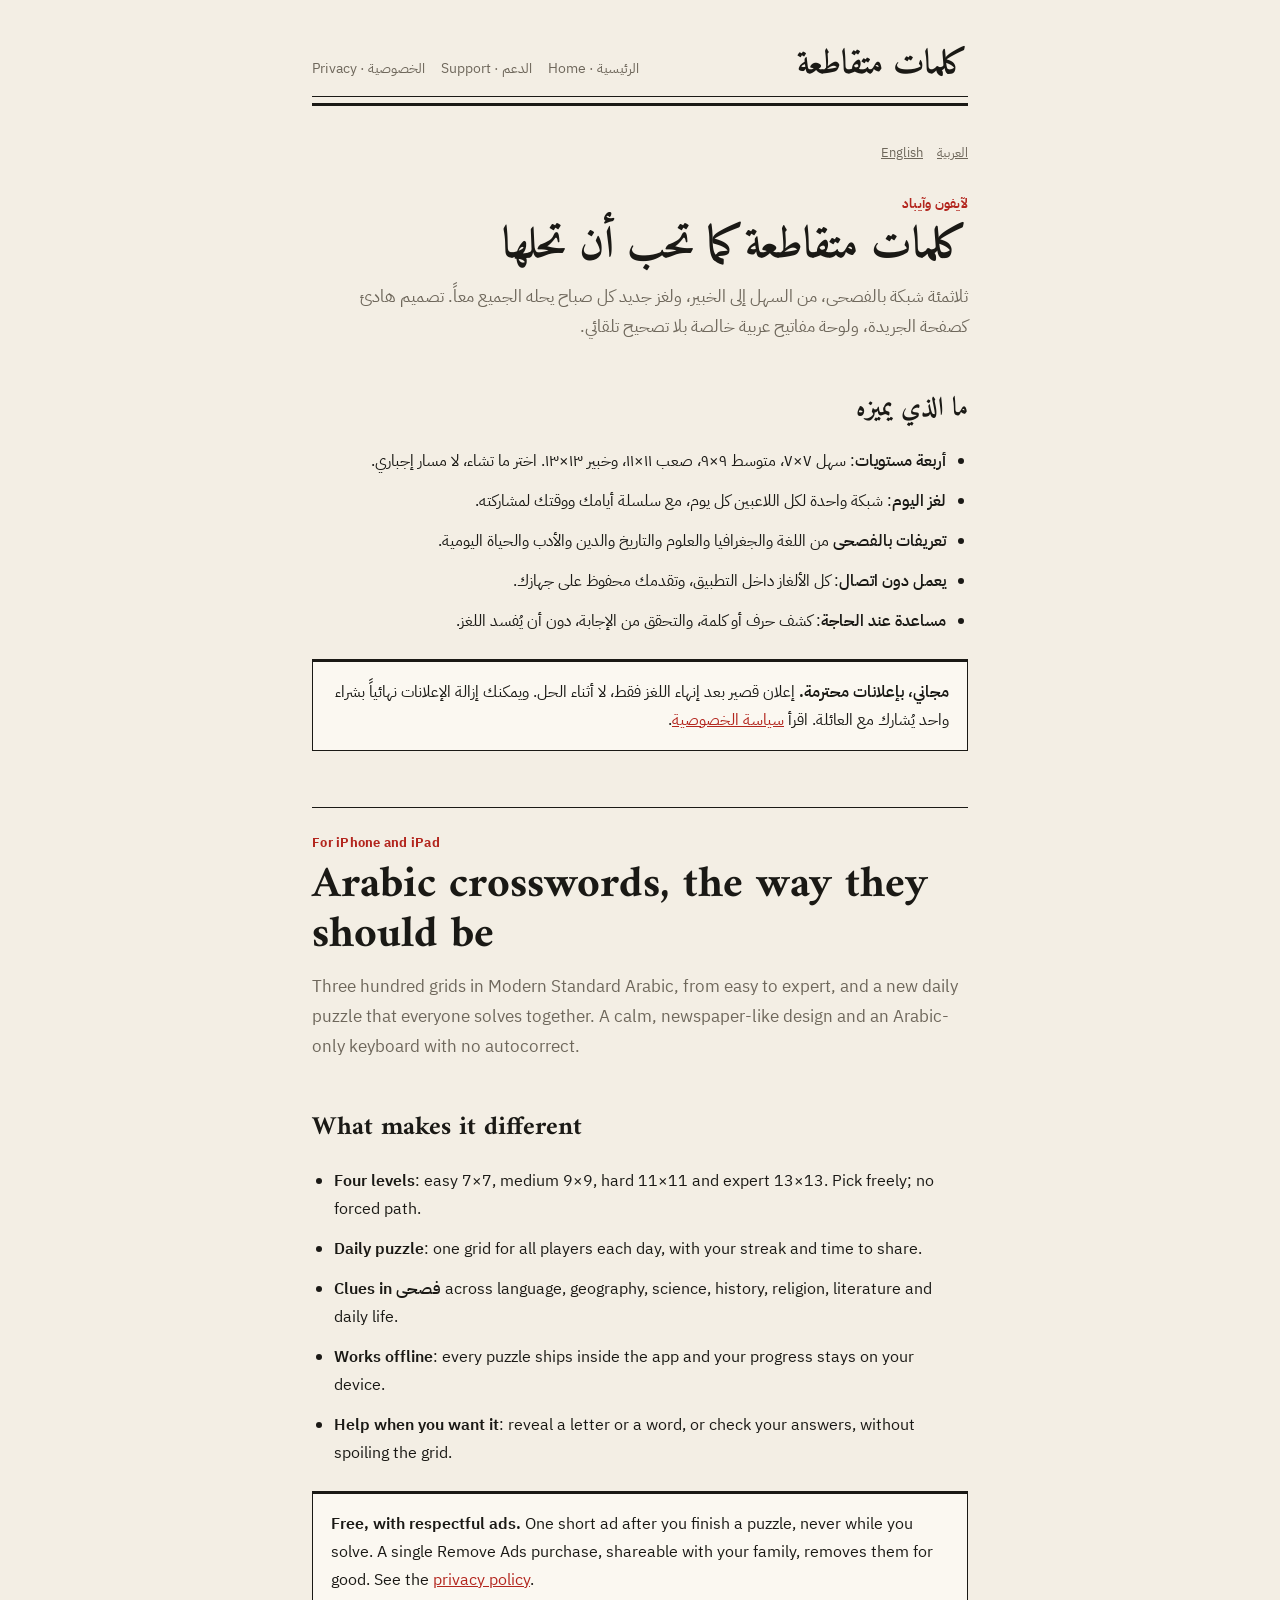
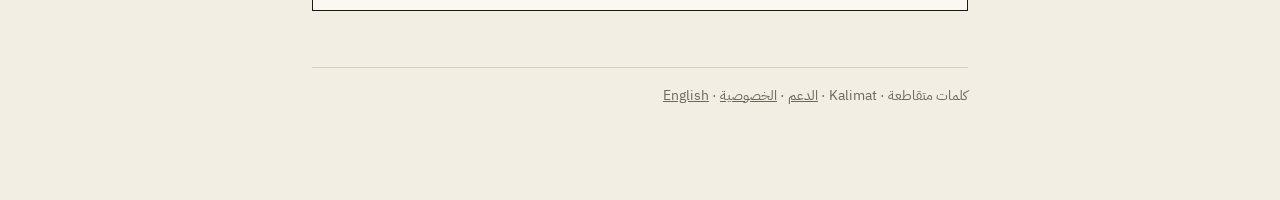
==== index.html @ 1ba94aba "Public site: landing, support, privacy (Arabic and English)" ====
<!DOCTYPE html>
<html lang="ar" dir="rtl">
<head>
<meta charset="utf-8">
<meta name="viewport" content="width=device-width, initial-scale=1">
<title>كلمات متقاطعة — ألغاز عربية يومية بالفصحى</title>
<meta name="description" content="تطبيق كلمات متقاطعة عربية لآيفون وآيباد: ٣٠٠ شبكة بالفصحى في أربعة مستويات، لغز جديد كل يوم، ولوحة مفاتيح عربية. Arabic crosswords for iPhone and iPad.">
<link rel="canonical" href="https://smdash.github.io/kalimat-site/">
<meta property="og:title" content="كلمات متقاطعة — ألغاز عربية يومية بالفصحى">
<meta property="og:description" content="تطبيق كلمات متقاطعة عربية لآيفون وآيباد: ٣٠٠ شبكة بالفصحى في أربعة مستويات، لغز جديد كل يوم، ولوحة مفاتيح عربية. Arabic crosswords for iPhone and iPad.">
<meta property="og:type" content="website">
<meta property="og:url" content="https://smdash.github.io/kalimat-site/">
<meta name="theme-color" content="#B3261E">
<link rel="preconnect" href="https://fonts.googleapis.com">
<link rel="stylesheet" href="https://fonts.googleapis.com/css2?family=Amiri:wght@400;700&family=IBM+Plex+Sans+Arabic:wght@400;600&display=swap">
<link rel="stylesheet" href="style.css">
</head>
<body>
<div class="wrap">
<header class="site">
  <span class="mast"><a href="index.html">كلمات متقاطعة</a></span>
  <nav class="site">
    <a href="index.html">الرئيسية · Home</a>
    <a href="support.html">الدعم · Support</a>
    <a href="privacy.html">الخصوصية · Privacy</a>
  </nav>
</header>
<div class="rule2"></div>
<p class="lang"><a href="#ar">العربية</a><a href="#en">English</a></p>

<section lang="ar" id="ar">
<p class="kicker">لآيفون وآيباد</p>
<h1>كلمات متقاطعة كما تحب أن تحلها</h1>
<p class="lede">ثلاثمئة شبكة بالفصحى، من السهل إلى الخبير، ولغز جديد كل صباح يحله الجميع معاً. تصميم هادئ كصفحة الجريدة، ولوحة مفاتيح عربية خالصة بلا تصحيح تلقائي.</p>

<h2>ما الذي يميزه</h2>
<ul>
  <li><strong>أربعة مستويات</strong>: سهل ٧×٧، متوسط ٩×٩، صعب ١١×١١، وخبير ١٣×١٣. اختر ما تشاء، لا مسار إجباري.</li>
  <li><strong>لغز اليوم</strong>: شبكة واحدة لكل اللاعبين كل يوم، مع سلسلة أيامك ووقتك لمشاركته.</li>
  <li><strong>تعريفات بالفصحى</strong> من اللغة والجغرافيا والعلوم والتاريخ والدين والأدب والحياة اليومية.</li>
  <li><strong>يعمل دون اتصال</strong>: كل الألغاز داخل التطبيق، وتقدمك محفوظ على جهازك.</li>
  <li><strong>مساعدة عند الحاجة</strong>: كشف حرف أو كلمة، والتحقق من الإجابة، دون أن يُفسد اللغز.</li>
</ul>

<div class="box">
  <p><strong>مجاني، بإعلانات محترمة.</strong> إعلان قصير بعد إنهاء اللغز فقط، لا أثناء الحل. ويمكنك إزالة الإعلانات نهائياً بشراء واحد يُشارك مع العائلة. اقرأ <a href="privacy.html">سياسة الخصوصية</a>.</p>
</div>
</section>

<section lang="en" id="en">
<p class="kicker">For iPhone and iPad</p>
<h1>Arabic crosswords, the way they should be</h1>
<p class="lede">Three hundred grids in Modern Standard Arabic, from easy to expert, and a new daily puzzle that everyone solves together. A calm, newspaper-like design and an Arabic-only keyboard with no autocorrect.</p>

<h2>What makes it different</h2>
<ul>
  <li><strong>Four levels</strong>: easy 7×7, medium 9×9, hard 11×11 and expert 13×13. Pick freely; no forced path.</li>
  <li><strong>Daily puzzle</strong>: one grid for all players each day, with your streak and time to share.</li>
  <li><strong>Clues in فصحى</strong> across language, geography, science, history, religion, literature and daily life.</li>
  <li><strong>Works offline</strong>: every puzzle ships inside the app and your progress stays on your device.</li>
  <li><strong>Help when you want it</strong>: reveal a letter or a word, or check your answers, without spoiling the grid.</li>
</ul>

<div class="box">
  <p><strong>Free, with respectful ads.</strong> One short ad after you finish a puzzle, never while you solve. A single Remove Ads purchase, shareable with your family, removes them for good. See the <a href="privacy.html#en">privacy policy</a>.</p>
</div>
</section>
<footer class="site">
  <p>كلمات متقاطعة · Kalimat &middot; <a href="support.html">الدعم</a> &middot; <a href="privacy.html">الخصوصية</a> &middot; <a href="#en">English</a></p>
</footer>
</div>
</body>
</html>
---- style.css ----
/* Kalimat site. Paper and ink, like the app. Accent is the masthead red. */
:root {
  color-scheme: light dark;
  --accent: #B3261E;
  --ground: #F3EEE4;
  --surface: #FBF8F1;
  --ink: #1A1915;
  --muted: #6E675B;
  --line: #D8D1C2;
}
@media (prefers-color-scheme: dark) {
  :root { --accent: #E05A50; --ground: #141311; --surface: #1C1A17; --ink: #ECE6D9; --muted: #9B9385; --line: #33302A; }
}
* { box-sizing: border-box; }
body {
  margin: 0; background: var(--ground); color: var(--ink);
  font: 16px/1.75 "IBM Plex Sans Arabic", -apple-system, BlinkMacSystemFont, "Segoe UI", Roboto, sans-serif;
  -webkit-text-size-adjust: 100%;
}
.wrap { max-width: 700px; margin: 0 auto; padding: 48px 22px 80px; }
header.site { display: flex; align-items: baseline; gap: 14px; padding-bottom: 14px; border-bottom: 1px solid var(--ink); margin-bottom: 6px; }
.mast { font-family: "Amiri", serif; font-weight: 700; font-size: 34px; line-height: 1; }
.mast a { color: inherit; text-decoration: none; }
nav.site { margin-inline-start: auto; display: flex; gap: 16px; font-size: 14px; }
nav.site a { color: var(--muted); text-decoration: none; }
nav.site a:hover { color: var(--ink); }
.rule2 { border-top: 2px solid var(--ink); border-bottom: 1px solid var(--ink); height: 3px; margin: 0 0 36px; }
.lang { display: flex; gap: 14px; font-size: 13px; margin: 0 0 28px; }
.lang a { color: var(--muted); }
.kicker { color: var(--accent); font-weight: 700; font-size: 13px; letter-spacing: .02em; margin: 0 0 6px; }
h1 { font-family: "Amiri", serif; font-size: clamp(32px, 6vw, 44px); line-height: 1.15; margin: 0 0 10px; font-weight: 700; }
h2 { font-family: "Amiri", serif; font-size: 26px; margin: 44px 0 10px; font-weight: 700; }
h3 { font-size: 16px; font-weight: 600; margin: 26px 0 6px; }
.lede { color: var(--muted); font-size: 17px; margin: 0 0 8px; }
.updated { color: var(--muted); font-size: 14px; margin: 0 0 28px; }
p, li { margin: 0 0 12px; }
ul { padding-inline-start: 22px; }
a { color: var(--accent); }
strong { font-weight: 600; }
.box { background: var(--surface); border: 1px solid var(--ink); border-top-width: 3px; padding: 16px 18px; margin: 24px 0; }
.box p:last-child { margin-bottom: 0; }
table { width: 100%; border-collapse: collapse; margin: 14px 0 24px; font-size: 15px; }
th, td { text-align: start; padding: 9px 10px; border-bottom: 1px solid var(--line); vertical-align: top; }
th { font-weight: 600; border-bottom-color: var(--ink); }
.scroll { overflow-x: auto; }
section[lang="en"] { direction: ltr; text-align: left; margin-top: 56px; padding-top: 24px; border-top: 1px solid var(--ink); }
section[lang="ar"] { direction: rtl; text-align: right; }
footer.site { margin-top: 56px; padding-top: 16px; border-top: 1px solid var(--line); color: var(--muted); font-size: 14px; }
footer.site a { color: var(--muted); }
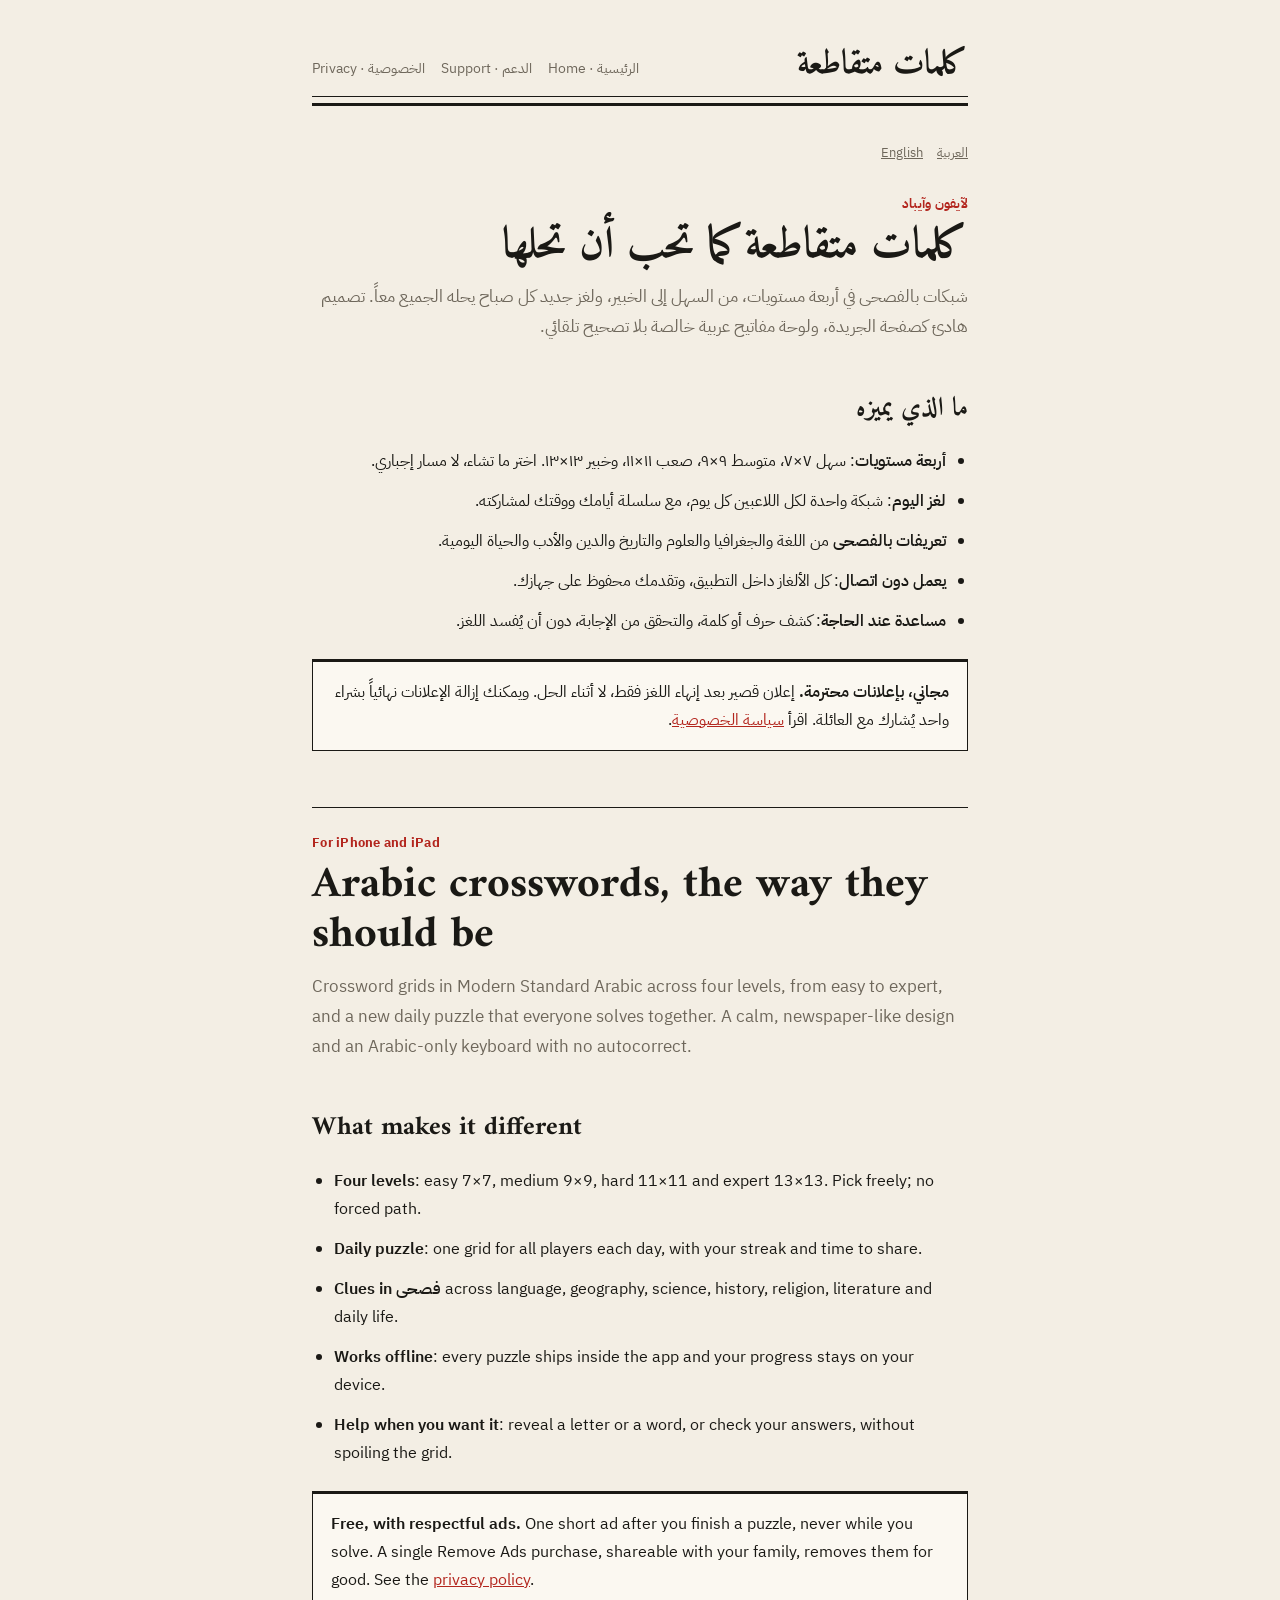
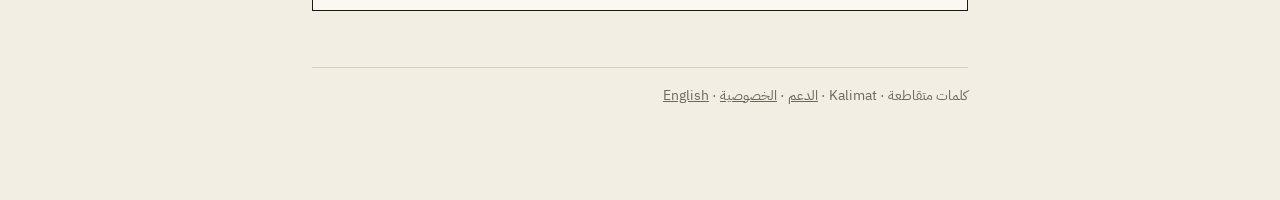
==== commit b19c5442: "Remove the puzzle count from the landing and support pages Co-Authored-By: Claude Opus 5.5 <noreply@" ====
--- a/index.html
+++ b/index.html
@@ -4,10 +4,10 @@
 <meta charset="utf-8">
 <meta name="viewport" content="width=device-width, initial-scale=1">
 <title>كلمات متقاطعة — ألغاز عربية يومية بالفصحى</title>
-<meta name="description" content="تطبيق كلمات متقاطعة عربية لآيفون وآيباد: ٣٠٠ شبكة بالفصحى في أربعة مستويات، لغز جديد كل يوم، ولوحة مفاتيح عربية. Arabic crosswords for iPhone and iPad.">
+<meta name="description" content="تطبيق كلمات متقاطعة عربية لآيفون وآيباد: شبكات بالفصحى في أربعة مستويات، لغز جديد كل يوم، ولوحة مفاتيح عربية. Arabic crosswords for iPhone and iPad.">
 <link rel="canonical" href="https://smdash.github.io/kalimat-site/">
 <meta property="og:title" content="كلمات متقاطعة — ألغاز عربية يومية بالفصحى">
-<meta property="og:description" content="تطبيق كلمات متقاطعة عربية لآيفون وآيباد: ٣٠٠ شبكة بالفصحى في أربعة مستويات، لغز جديد كل يوم، ولوحة مفاتيح عربية. Arabic crosswords for iPhone and iPad.">
+<meta property="og:description" content="تطبيق كلمات متقاطعة عربية لآيفون وآيباد: شبكات بالفصحى في أربعة مستويات، لغز جديد كل يوم، ولوحة مفاتيح عربية. Arabic crosswords for iPhone and iPad.">
 <meta property="og:type" content="website">
 <meta property="og:url" content="https://smdash.github.io/kalimat-site/">
 <meta name="theme-color" content="#B3261E">
@@ -31,7 +31,7 @@
 <section lang="ar" id="ar">
 <p class="kicker">لآيفون وآيباد</p>
 <h1>كلمات متقاطعة كما تحب أن تحلها</h1>
-<p class="lede">ثلاثمئة شبكة بالفصحى، من السهل إلى الخبير، ولغز جديد كل صباح يحله الجميع معاً. تصميم هادئ كصفحة الجريدة، ولوحة مفاتيح عربية خالصة بلا تصحيح تلقائي.</p>
+<p class="lede">شبكات بالفصحى في أربعة مستويات، من السهل إلى الخبير، ولغز جديد كل صباح يحله الجميع معاً. تصميم هادئ كصفحة الجريدة، ولوحة مفاتيح عربية خالصة بلا تصحيح تلقائي.</p>
 
 <h2>ما الذي يميزه</h2>
 <ul>
@@ -50,7 +50,7 @@
 <section lang="en" id="en">
 <p class="kicker">For iPhone and iPad</p>
 <h1>Arabic crosswords, the way they should be</h1>
-<p class="lede">Three hundred grids in Modern Standard Arabic, from easy to expert, and a new daily puzzle that everyone solves together. A calm, newspaper-like design and an Arabic-only keyboard with no autocorrect.</p>
+<p class="lede">Crossword grids in Modern Standard Arabic across four levels, from easy to expert, and a new daily puzzle that everyone solves together. A calm, newspaper-like design and an Arabic-only keyboard with no autocorrect.</p>
 
 <h2>What makes it different</h2>
 <ul>
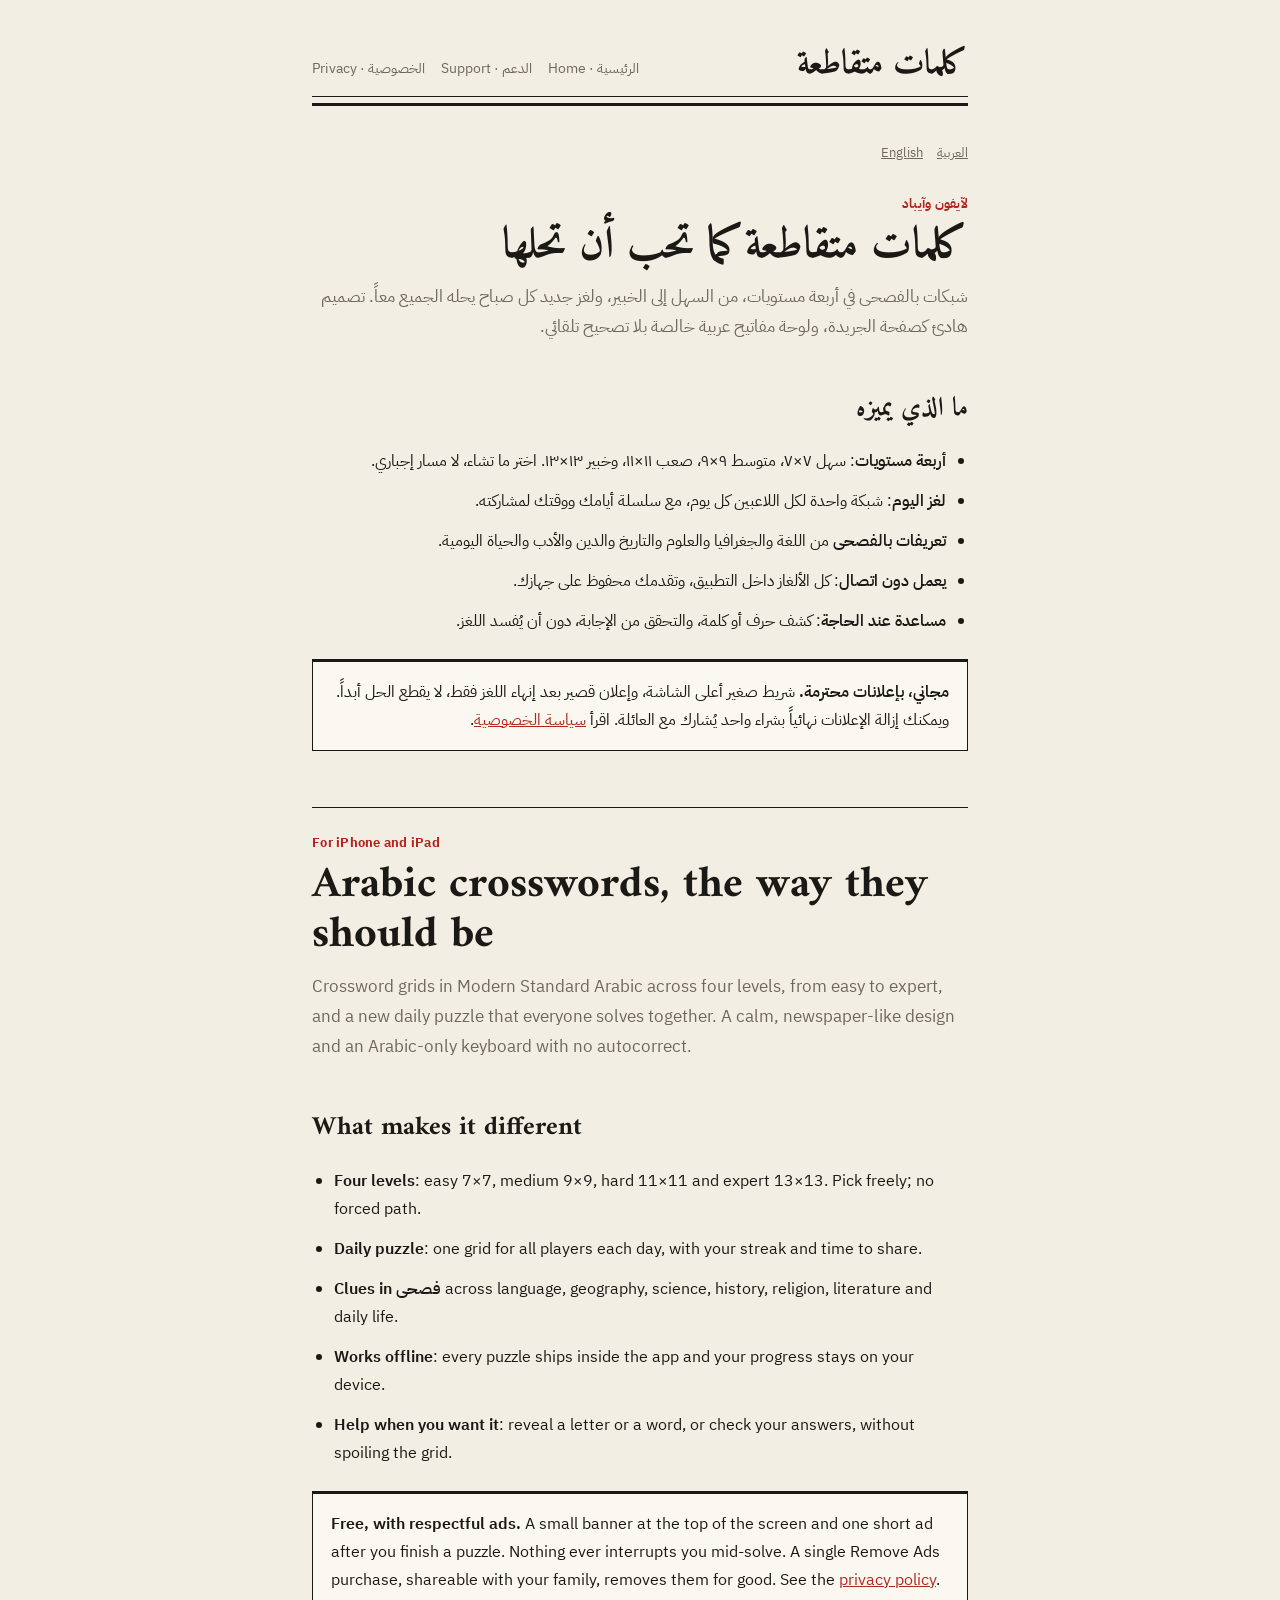
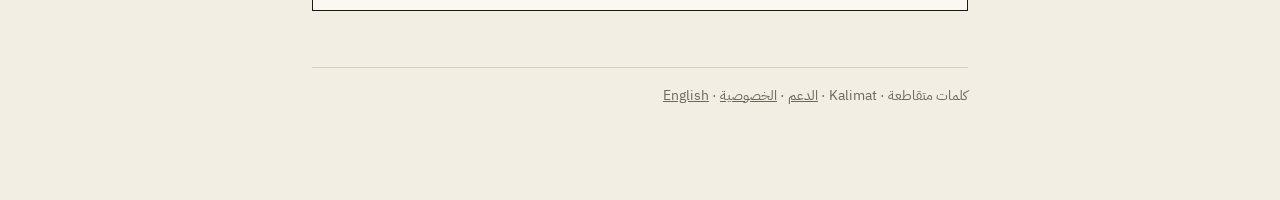
==== commit 2aa74bb2: "Describe the banner above the puzzle screen; Remove Ads removes every ad Co-Authored-By: Claude Opus" ====
--- a/index.html
+++ b/index.html
@@ -43,7 +43,7 @@
 </ul>
 
 <div class="box">
-  <p><strong>مجاني، بإعلانات محترمة.</strong> إعلان قصير بعد إنهاء اللغز فقط، لا أثناء الحل. ويمكنك إزالة الإعلانات نهائياً بشراء واحد يُشارك مع العائلة. اقرأ <a href="privacy.html">سياسة الخصوصية</a>.</p>
+  <p><strong>مجاني، بإعلانات محترمة.</strong> شريط صغير أعلى الشاشة، وإعلان قصير بعد إنهاء اللغز فقط، لا يقطع الحل أبداً. ويمكنك إزالة الإعلانات نهائياً بشراء واحد يُشارك مع العائلة. اقرأ <a href="privacy.html">سياسة الخصوصية</a>.</p>
 </div>
 </section>
 
@@ -62,7 +62,7 @@
 </ul>
 
 <div class="box">
-  <p><strong>Free, with respectful ads.</strong> One short ad after you finish a puzzle, never while you solve. A single Remove Ads purchase, shareable with your family, removes them for good. See the <a href="privacy.html#en">privacy policy</a>.</p>
+  <p><strong>Free, with respectful ads.</strong> A small banner at the top of the screen and one short ad after you finish a puzzle. Nothing ever interrupts you mid-solve. A single Remove Ads purchase, shareable with your family, removes them for good. See the <a href="privacy.html#en">privacy policy</a>.</p>
 </div>
 </section>
 <footer class="site">
